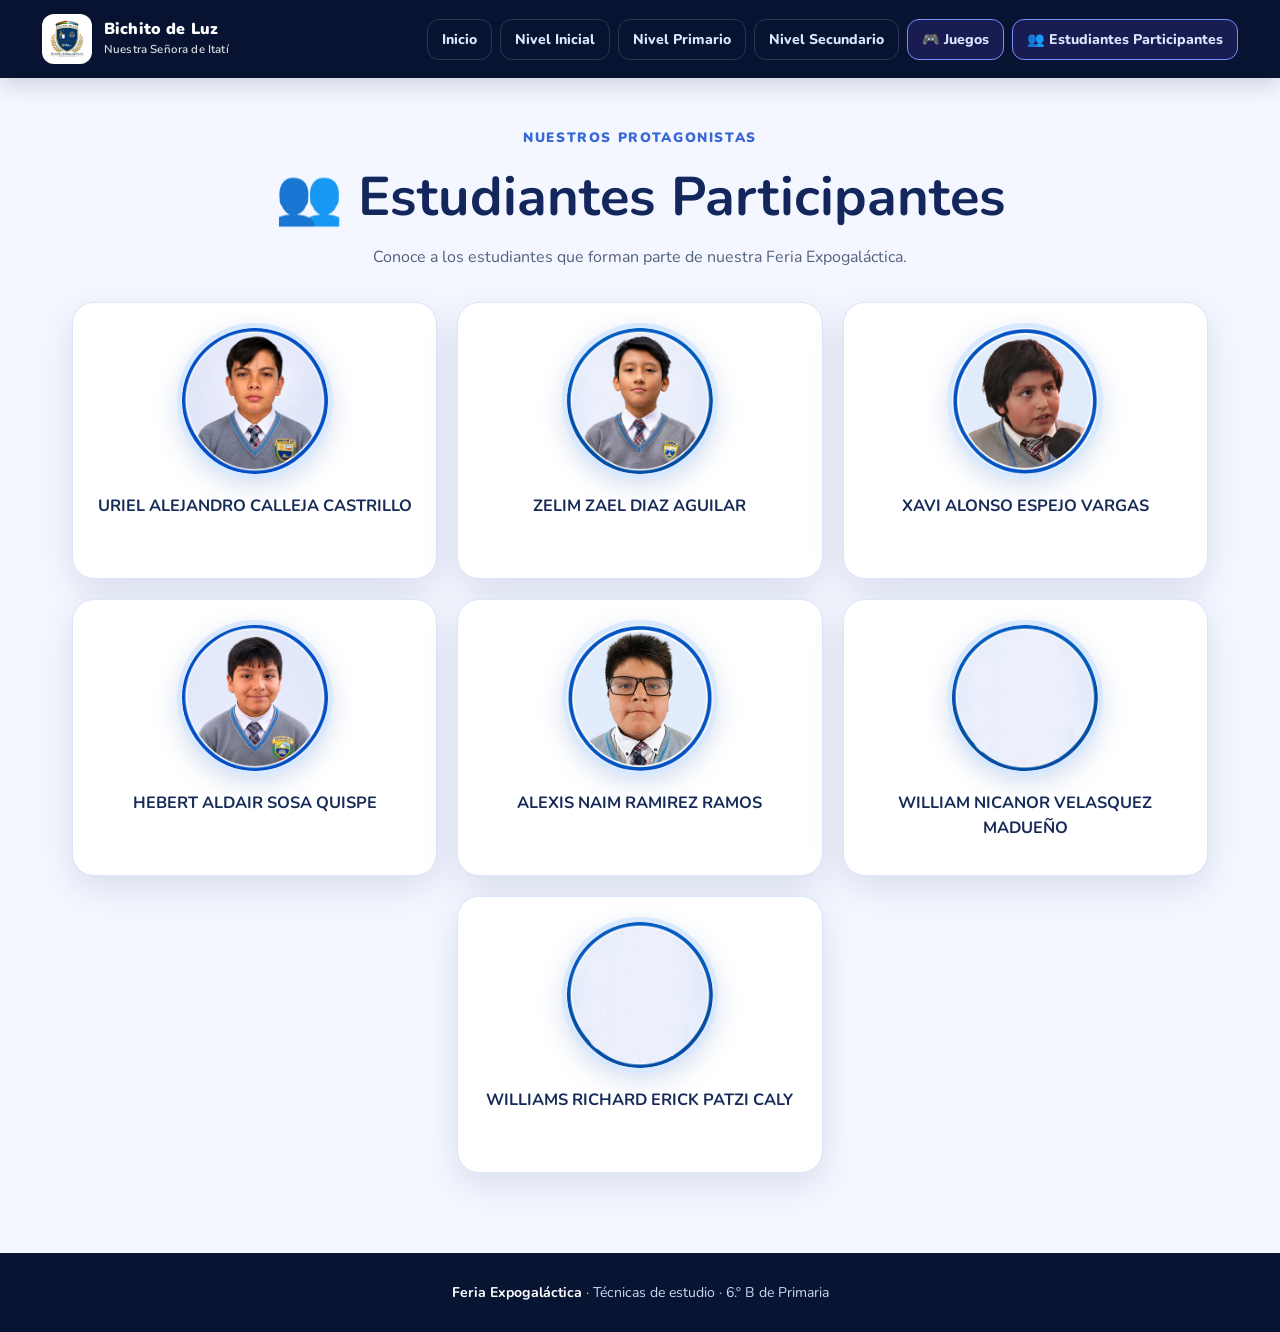
==== participantes.html @ 9cbed12c "Publicacion de Feria Expogalactica 6B" ====
<!DOCTYPE html>
<html lang="es"><head><meta charset="utf-8"/><meta content="width=device-width,initial-scale=1" name="viewport"/><meta content="#071331" name="theme-color"/><title>Estudiantes Participantes | Feria Expogaláctica</title><link href="styles.css" rel="stylesheet"/></head><body><header class="site-header"><div class="nav-shell"><a class="brand" href="index.html"><img alt="Escudo Nuestra Señora de Itatí" src="escudo_itati.png"/><span>Bichito de Luz<br/><small>Nuestra Señora de Itatí</small></span></a><nav aria-label="Navegación principal" class="nav-links"><a href="index.html">Inicio</a><a href="inicial.html">Nivel Inicial</a><a href="primaria.html">Nivel Primario</a><a href="secundaria.html">Nivel Secundario</a><a href="juegos.html">🎮 Juegos</a><a href="participantes.html">👥 Estudiantes Participantes</a></nav></div></header><main class="page-shell"><div class="page-head"><span class="section-kicker">Nuestros protagonistas</span><h1>👥 Estudiantes Participantes</h1><p>Conoce a los estudiantes que forman parte de nuestra Feria Expogaláctica.</p></div><div class="participant-grid"><article class="person-card"><div class="portrait" id="portrait-0"><img alt="Fotografía de referencia para estudiantes participantes" decoding="async" loading="lazy" src="uriel.png"/></div><h2>URIEL ALEJANDRO CALLEJA CASTRILLO</h2></article><article class="person-card"><div class="portrait" id="portrait-1"><img alt="Fotografía de referencia para estudiantes participantes" decoding="async" loading="lazy" src="Zelim.jpg"/></div><h2>ZELIM ZAEL DIAZ AGUILAR</h2></article><article class="person-card"><div class="portrait" id="portrait-2"><img alt="Fotografía de referencia para estudiantes participantes" decoding="async" loading="lazy" src="xavi.jpg"/></div><h2>XAVI ALONSO ESPEJO VARGAS</h2></article><article class="person-card"><div class="portrait" id="portrait-3"><img alt="Fotografía de referencia para estudiantes participantes" decoding="async" loading="lazy" src="sosa.png"/></div><h2>HEBERT ALDAIR SOSA QUISPE</h2></article><article class="person-card"><div class="portrait" id="portrait-4"><img alt="Fotografía de referencia para estudiantes participantes" decoding="async" loading="lazy" src="Alexis.jpg"/></div><h2>ALEXIS NAIM RAMIREZ RAMOS</h2></article><article class="person-card"><div class="portrait" id="portrait-5"><img alt="Fotografía de referencia para estudiantes participantes" decoding="async" loading="lazy" src="foto_participantes.jpg"/></div><h2>WILLIAM NICANOR VELASQUEZ MADUEÑO</h2></article><article class="person-card"><div class="portrait" id="portrait-6"><img alt="Fotografía de referencia para estudiantes participantes" decoding="async" loading="lazy" src="foto_participantes.jpg"/></div><h2>WILLIAMS RICHARD ERICK PATZI CALY
</h2></article></div></main><footer class="site-footer"><strong>Feria Expogaláctica</strong> · Técnicas de estudio · 6.º B de Primaria</footer><script defer="" src="site.js"></script></body></html>
---- styles.css ----
@import url('https://fonts.googleapis.com/css2?family=Nunito:wght@400;600;700;800;900&display=swap');
:root{--ink:#132344;--muted:#61718f;--navy:#071333;--blue:#347bff;--radius:24px}*{box-sizing:border-box}html{scroll-behavior:smooth}body{margin:0;font-family:Nunito,system-ui,-apple-system,Segoe UI,sans-serif;color:var(--ink);background:#f4f7ff}a{color:inherit}img{max-width:100%}.site-header{background:#071331;color:white;position:sticky;top:0;z-index:20;box-shadow:0 6px 22px #0713312b}.nav-shell{max-width:1240px;margin:auto;min-height:78px;padding:12px 22px;display:flex;align-items:center;justify-content:space-between;gap:24px}.brand{display:flex;align-items:center;gap:12px;text-decoration:none;font-weight:900;line-height:1.18;letter-spacing:.01em}.brand img{width:50px;height:50px;object-fit:contain;background:#fff;border-radius:12px;padding:4px}.brand span{max-width:250px}.nav-links{display:flex;align-items:center;flex-wrap:wrap;gap:8px}.nav-links a{text-decoration:none;font-size:.88rem;font-weight:800;padding:10px 14px;border:1px solid #ffffff24;border-radius:12px;color:#dbe8ff;transition:.2s}.nav-links a:hover,.nav-links a[aria-current=page]{background:#fff;color:#11224a}.hero{position:relative;overflow:hidden;background:radial-gradient(ellipse at 85% 20%,#3b29a4 0%,transparent 38%),radial-gradient(ellipse at 15% 80%,#085b9b 0%,transparent 45%),linear-gradient(120deg,#06122e,#14255d 55%,#090d2b);color:#fff}.hero:before{content:'';position:absolute;inset:0;background-image:radial-gradient(#fff9 1px,transparent 1.6px);background-size:37px 43px;opacity:.3;pointer-events:none}.hero-inner{max-width:1240px;margin:auto;position:relative;padding:86px 24px 100px;display:grid;grid-template-columns:1.3fr .7fr;align-items:center;gap:36px}.eyebrow{display:inline-flex;align-items:center;gap:8px;background:#ffffff1a;border:1px solid #ffffff3b;border-radius:30px;padding:8px 15px;font-size:.85rem;font-weight:800;letter-spacing:.07em;text-transform:uppercase}.hero h1{font-size:clamp(2.7rem,6vw,5.8rem);line-height:1.05;letter-spacing:-.05em;margin:22px 0}.hero h1 em{font-style:normal;color:#ffcf52}.hero p{font-size:clamp(1.05rem,2vw,1.3rem);color:#d5e5ff;max-width:650px;line-height:1.65}.hero-visual{position:relative;display:grid;place-items:center}.hero-visual img{width:min(100%,340px);max-height:300px;object-fit:contain;filter:drop-shadow(0 25px 45px #0005);border-radius:28px}.orbit{position:absolute;width:340px;height:340px;border:1px dashed #ffffff55;border-radius:50%;transform:rotate(-25deg);pointer-events:none}.section-wrap{max-width:1240px;margin:auto;padding:64px 24px 90px}.section-kicker{color:#3868d6;text-transform:uppercase;font-size:.85rem;font-weight:900;letter-spacing:.12em}.section-title{font-size:clamp(1.9rem,3vw,2.7rem);margin:10px 0 10px;letter-spacing:-.035em}.section-lead{color:var(--muted);font-size:1.05rem;margin:0 0 35px}.level-grid,.technique-grid{display:grid;grid-template-columns:repeat(3,minmax(0,1fr));gap:25px}.level-card,.technique-card{background:#fff;border:1px solid #e1e8f7;border-radius:var(--radius);overflow:hidden;box-shadow:0 12px 35px #183a7611;transition:transform .25s,box-shadow .25s}.level-card:hover,.technique-card:hover{transform:translateY(-7px);box-shadow:0 22px 50px #183a7625}.level-card{display:flex;flex-direction:column}.level-card .photo{height:240px;width:100%;object-fit:cover;display:block}.level-card .body{padding:27px;display:flex;flex:1;flex-direction:column}.level-card .number{font-size:.8rem;font-weight:900;letter-spacing:.12em;color:#6981b5}.level-card h3{font-size:1.75rem;margin:8px 0 10px}.level-card .sub{color:var(--muted);margin:0 0 24px}.btn{display:inline-flex;align-items:center;justify-content:space-between;gap:12px;align-self:stretch;text-decoration:none;color:white;background:linear-gradient(120deg,#347bff,#6844e8);font-weight:900;border-radius:14px;padding:15px 18px;margin-top:auto;box-shadow:0 8px 22px #3d65d73a}.level-card:nth-child(1) .btn{background:linear-gradient(120deg,#129b6c,#38b882)}.level-card:nth-child(3) .btn{background:linear-gradient(120deg,#8746df,#b14bd9)}.technique-card{display:flex;flex-direction:column}.technique-card img{order:-1;width:100%;height:225px;object-fit:cover;background:#e8ecf6}.technique-card .content{padding:25px;flex:1}.technique-card .count{font-size:.75rem;letter-spacing:.12em;color:#5176c4;font-weight:900}.technique-card h3{font-size:1.06rem;line-height:1.55;margin:12px 0 0;font-weight:800}.technique-card p{line-height:1.6;color:#536480;margin:14px 0 0}.level-hero .hero-inner{padding:60px 24px 75px}.level-hero h1{font-size:clamp(2.4rem,5vw,4.8rem)}.level-hero .hero-visual img{width:100%;max-height:280px;object-fit:cover;border:5px solid #ffffff55;box-shadow:0 22px 50px #0004}.level-hero.initial{background:linear-gradient(120deg,#052e38,#067e6b 70%,#17a67e)}.level-hero.primary{background:linear-gradient(120deg,#071a48,#1255a7 70%,#3d7cf4)}.level-hero.secondary{background:linear-gradient(120deg,#211043,#52258b 70%,#8449ca)}.site-footer{background:#081532;color:#cbd9f5;text-align:center;padding:30px 20px;font-size:.88rem}.site-footer strong{color:white}.back-link{display:inline-flex;margin-top:22px;padding:12px 18px;border:1px solid #ffffff66;border-radius:12px;color:white;text-decoration:none;font-weight:800}.decor-dot{width:11px;height:11px;display:inline-block;border-radius:50%;background:#ffc94d;box-shadow:0 0 0 5px #ffc94d22;margin-right:8px}a:focus-visible{outline:3px solid #ffce4a;outline-offset:4px}@media(max-width:900px){.nav-shell{align-items:flex-start;flex-direction:column;gap:12px}.nav-links{width:100%;overflow-x:auto;flex-wrap:nowrap;padding-bottom:4px}.nav-links a{white-space:nowrap}.hero-inner{grid-template-columns:1fr;gap:20px;padding:65px 24px}.hero-visual{display:none}.level-grid,.technique-grid{grid-template-columns:repeat(2,minmax(0,1fr))}}@media(max-width:600px){.nav-shell{padding:12px 16px}.brand{font-size:.9rem}.brand img{width:43px;height:43px}.hero-inner{padding:58px 20px 70px}.hero h1{font-size:2.7rem}.section-wrap{padding:45px 16px 65px}.level-grid,.technique-grid{grid-template-columns:1fr;gap:20px}.level-card .photo{height:215px}.technique-card img{height:210px}.level-card .body,.technique-card .content{padding:22px}.section-lead{margin-bottom:25px}}@media(prefers-reduced-motion:reduce){*,*:before,*:after{scroll-behavior:auto!important;transition:none!important}}


/* Mejoras responsivas, identidad del colegio y páginas interactivas */
.brand img{object-fit:contain;background:white;padding:3px;border-radius:12px}.brand small{font-size:.72rem;font-weight:600;opacity:.85}.nav-links{flex-wrap:wrap;justify-content:flex-end;gap:8px}.nav-links a{white-space:nowrap}.nav-links a[href="juegos.html"],.nav-links a[href="participantes.html"]{border:1px solid #7a8bff;background:rgba(104,69,221,.18)}
.hero-visual img{object-fit:contain;background:rgba(255,255,255,.94);padding:12px}.level-card .photo,.technique-card img{object-fit:cover;image-rendering:auto}.action-panel{display:flex;align-items:center;justify-content:space-between;gap:25px;padding:32px;border-radius:26px;background:linear-gradient(125deg,#11235a,#46259b);color:white;box-shadow:0 18px 45px #15164a29}.action-panel h2{font-size:clamp(1.4rem,3vw,2.2rem);margin:10px 0}.cta-buttons{display:flex;gap:12px;flex-wrap:wrap}.secondary-btn{background:#fff!important;color:#263075!important}
.page-shell{max-width:1180px;margin:auto;padding:48px 22px 80px}.page-head{text-align:center;margin-bottom:34px}.page-head h1{font-size:clamp(2rem,5vw,3.4rem);margin:12px 0;color:#13275d}.page-head p{max-width:680px;margin:0 auto;color:#52627d}.participant-grid,.game-grid{display:grid;grid-template-columns:repeat(3,minmax(0,1fr));gap:20px}.person-card,.game-card{background:white;border:1px solid #dbe5fa;border-radius:22px;padding:20px;box-shadow:0 12px 35px #1d3b7220;text-align:center;overflow:hidden}.person-card .portrait{width:140px;height:140px;margin:0 auto 15px;border-radius:50%;background:linear-gradient(135deg,#dce8ff,#f1e6ff);border:5px solid #e4ebff;display:grid;place-items:center;overflow:hidden;font-size:55px}.portrait img{width:100%;height:100%;object-fit:cover}.person-card h2{font-size:1.02rem;line-height:1.5;min-height:3.1em;color:#172b58}.photo-input{width:100%;font-size:.78rem;margin:10px 0}.person-card button,.game-controls button,.answer-btn,.game-card a{border:0;border-radius:12px;padding:12px 16px;background:#304de0;color:white;font-weight:750;cursor:pointer}.person-card .remove{background:#eef1fa;color:#31436d}.person-card .controls{display:flex;gap:7px;justify-content:center;flex-wrap:wrap}.help-note{padding:15px 18px;background:#eef4ff;border-radius:14px;color:#334568;margin:0 0 26px}.game-card{display:flex;flex-direction:column;align-items:center;gap:10px}.game-card .emoji{font-size:52px}.game-card h2{font-size:1.3rem;color:#192b62}.game-card p{color:#56647d;flex:1}.game-card a{text-decoration:none}.play-panel{background:#fff;border-radius:24px;box-shadow:0 15px 40px #203e7220;padding:25px;max-width:800px;margin:28px auto}.play-panel h2{margin-top:0}.memory-grid{display:grid;grid-template-columns:repeat(4,1fr);gap:12px}.memory-tile{min-height:94px;border:2px solid #d8ddff;border-radius:14px;background:#303c9c;color:#fff;font-size:36px;cursor:pointer}.memory-tile.revealed,.memory-tile.matched{background:#f1f6ff;color:#12255a}.memory-tile.matched{border-color:#29a67d}.answer-grid{display:grid;grid-template-columns:repeat(2,1fr);gap:12px}.answer-btn{background:#edf2ff;color:#1b3170;border:1px solid #cfdafa;text-align:left}.answer-btn:hover{background:#dbe5ff}.game-status{font-weight:700;color:#334b8c;margin:16px 0}.sequence-list{display:grid;gap:10px}.sequence-item{display:flex;align-items:center;justify-content:space-between;gap:12px;background:#eff3ff;border-radius:12px;padding:12px}.sequence-item button{padding:8px 12px;border:0;border-radius:8px;background:#394fd3;color:white;cursor:pointer}.game-controls{margin-top:16px}.hidden{display:none!important}
@media(max-width:950px){.participant-grid,.game-grid{grid-template-columns:repeat(2,minmax(0,1fr))}.nav-shell{flex-direction:column;align-items:center;gap:12px}.nav-links{justify-content:center}.action-panel{flex-direction:column;align-items:flex-start}}
@media(max-width:600px){.participant-grid,.game-grid{grid-template-columns:1fr}.page-shell{padding:30px 15px 55px}.person-card{padding:18px}.memory-grid{gap:6px}.memory-tile{min-height:66px;font-size:26px}.answer-grid{grid-template-columns:1fr}.nav-links{display:flex;flex-wrap:wrap;gap:5px}.nav-links a{font-size:.78rem;padding:8px}.action-panel{padding:22px}.hero-inner{gap:16px}.brand span{font-size:.94rem}}

/* Retratos publicados: imagen fija, sin formulario de carga */
.person-card .portrait{width:156px;height:156px;border-color:#d7e8ff;box-shadow:0 8px 24px #1447a52b}
.person-card .portrait img{display:block;width:100%;height:100%;object-fit:cover}
@media(max-width:600px){.person-card .portrait{width:140px;height:140px}}
/* Centrar la tarjeta del último estudiante */
@media (min-width: 901px) {
  .participant-grid > .person-card:last-child {
    grid-column: 2;
  }
}
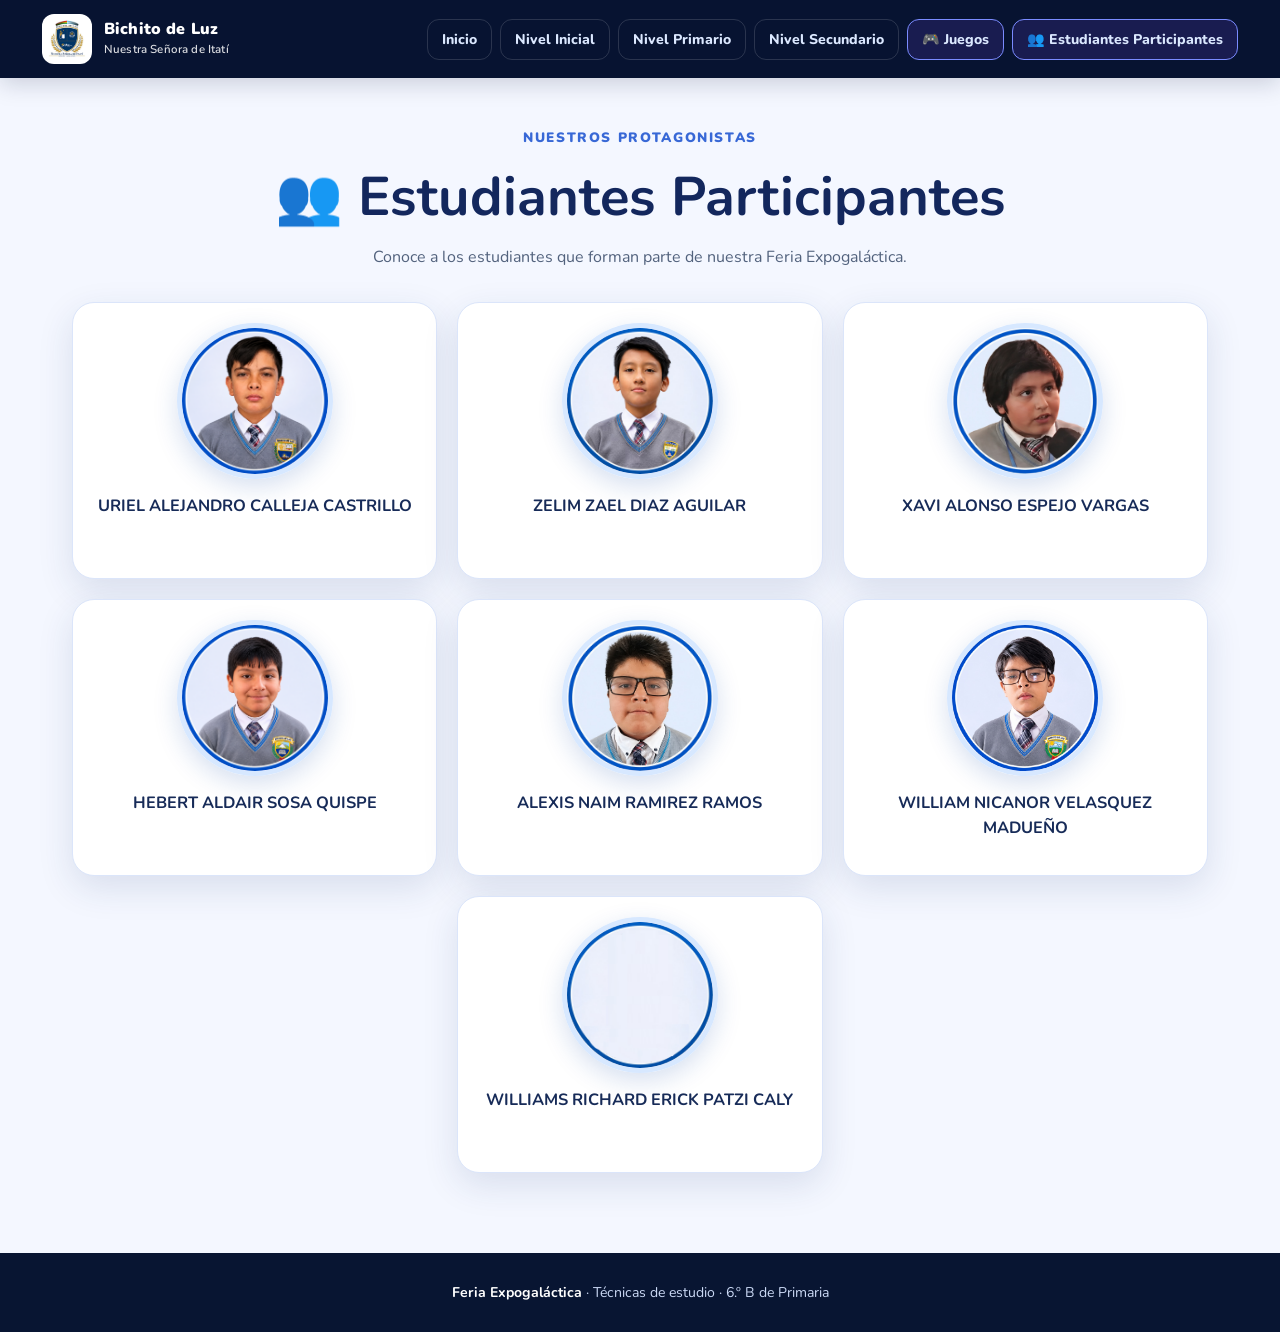
==== commit 9dded24e: "Actualizacion de fotografias y pagina web" ====
--- a/participantes.html
+++ b/participantes.html
@@ -1,3 +1,3 @@
 <!DOCTYPE html>
-<html lang="es"><head><meta charset="utf-8"/><meta content="width=device-width,initial-scale=1" name="viewport"/><meta content="#071331" name="theme-color"/><title>Estudiantes Participantes | Feria Expogaláctica</title><link href="styles.css" rel="stylesheet"/></head><body><header class="site-header"><div class="nav-shell"><a class="brand" href="index.html"><img alt="Escudo Nuestra Señora de Itatí" src="escudo_itati.png"/><span>Bichito de Luz<br/><small>Nuestra Señora de Itatí</small></span></a><nav aria-label="Navegación principal" class="nav-links"><a href="index.html">Inicio</a><a href="inicial.html">Nivel Inicial</a><a href="primaria.html">Nivel Primario</a><a href="secundaria.html">Nivel Secundario</a><a href="juegos.html">🎮 Juegos</a><a href="participantes.html">👥 Estudiantes Participantes</a></nav></div></header><main class="page-shell"><div class="page-head"><span class="section-kicker">Nuestros protagonistas</span><h1>👥 Estudiantes Participantes</h1><p>Conoce a los estudiantes que forman parte de nuestra Feria Expogaláctica.</p></div><div class="participant-grid"><article class="person-card"><div class="portrait" id="portrait-0"><img alt="Fotografía de referencia para estudiantes participantes" decoding="async" loading="lazy" src="uriel.png"/></div><h2>URIEL ALEJANDRO CALLEJA CASTRILLO</h2></article><article class="person-card"><div class="portrait" id="portrait-1"><img alt="Fotografía de referencia para estudiantes participantes" decoding="async" loading="lazy" src="Zelim.jpg"/></div><h2>ZELIM ZAEL DIAZ AGUILAR</h2></article><article class="person-card"><div class="portrait" id="portrait-2"><img alt="Fotografía de referencia para estudiantes participantes" decoding="async" loading="lazy" src="xavi.jpg"/></div><h2>XAVI ALONSO ESPEJO VARGAS</h2></article><article class="person-card"><div class="portrait" id="portrait-3"><img alt="Fotografía de referencia para estudiantes participantes" decoding="async" loading="lazy" src="sosa.png"/></div><h2>HEBERT ALDAIR SOSA QUISPE</h2></article><article class="person-card"><div class="portrait" id="portrait-4"><img alt="Fotografía de referencia para estudiantes participantes" decoding="async" loading="lazy" src="Alexis.jpg"/></div><h2>ALEXIS NAIM RAMIREZ RAMOS</h2></article><article class="person-card"><div class="portrait" id="portrait-5"><img alt="Fotografía de referencia para estudiantes participantes" decoding="async" loading="lazy" src="foto_participantes.jpg"/></div><h2>WILLIAM NICANOR VELASQUEZ MADUEÑO</h2></article><article class="person-card"><div class="portrait" id="portrait-6"><img alt="Fotografía de referencia para estudiantes participantes" decoding="async" loading="lazy" src="foto_participantes.jpg"/></div><h2>WILLIAMS RICHARD ERICK PATZI CALY
+<html lang="es"><head><meta charset="utf-8"/><meta content="width=device-width,initial-scale=1" name="viewport"/><meta content="#071331" name="theme-color"/><title>Estudiantes Participantes | Feria Expogaláctica</title><link href="styles.css" rel="stylesheet"/></head><body><header class="site-header"><div class="nav-shell"><a class="brand" href="index.html"><img alt="Escudo Nuestra Señora de Itatí" src="escudo_itati.png"/><span>Bichito de Luz<br/><small>Nuestra Señora de Itatí</small></span></a><nav aria-label="Navegación principal" class="nav-links"><a href="index.html">Inicio</a><a href="inicial.html">Nivel Inicial</a><a href="primaria.html">Nivel Primario</a><a href="secundaria.html">Nivel Secundario</a><a href="juegos.html">🎮 Juegos</a><a href="participantes.html">👥 Estudiantes Participantes</a></nav></div></header><main class="page-shell"><div class="page-head"><span class="section-kicker">Nuestros protagonistas</span><h1>👥 Estudiantes Participantes</h1><p>Conoce a los estudiantes que forman parte de nuestra Feria Expogaláctica.</p></div><div class="participant-grid"><article class="person-card"><div class="portrait" id="portrait-0"><img alt="Fotografía de referencia para estudiantes participantes" decoding="async" loading="lazy" src="uriel.png"/></div><h2>URIEL ALEJANDRO CALLEJA CASTRILLO</h2></article><article class="person-card"><div class="portrait" id="portrait-1"><img alt="Fotografía de referencia para estudiantes participantes" decoding="async" loading="lazy" src="Zelim.jpg"/></div><h2>ZELIM ZAEL DIAZ AGUILAR</h2></article><article class="person-card"><div class="portrait" id="portrait-2"><img alt="Fotografía de referencia para estudiantes participantes" decoding="async" loading="lazy" src="xavi.jpg"/></div><h2>XAVI ALONSO ESPEJO VARGAS</h2></article><article class="person-card"><div class="portrait" id="portrait-3"><img alt="Fotografía de referencia para estudiantes participantes" decoding="async" loading="lazy" src="sosa.png"/></div><h2>HEBERT ALDAIR SOSA QUISPE</h2></article><article class="person-card"><div class="portrait" id="portrait-4"><img alt="Fotografía de referencia para estudiantes participantes" decoding="async" loading="lazy" src="Alexis.jpg"/></div><h2>ALEXIS NAIM RAMIREZ RAMOS</h2></article><article class="person-card"><div class="portrait" id="portrait-5"><img alt="Fotografía de referencia para estudiantes participantes" decoding="async" loading="lazy" src="nikanor.jpg"/></div><h2>WILLIAM NICANOR VELASQUEZ MADUEÑO</h2></article><article class="person-card"><div class="portrait" id="portrait-6"><img alt="Fotografía de referencia para estudiantes participantes" decoding="async" loading="lazy" src="foto_participantes.jpg"/></div><h2>WILLIAMS RICHARD ERICK PATZI CALY
 </h2></article></div></main><footer class="site-footer"><strong>Feria Expogaláctica</strong> · Técnicas de estudio · 6.º B de Primaria</footer><script defer="" src="site.js"></script></body></html>
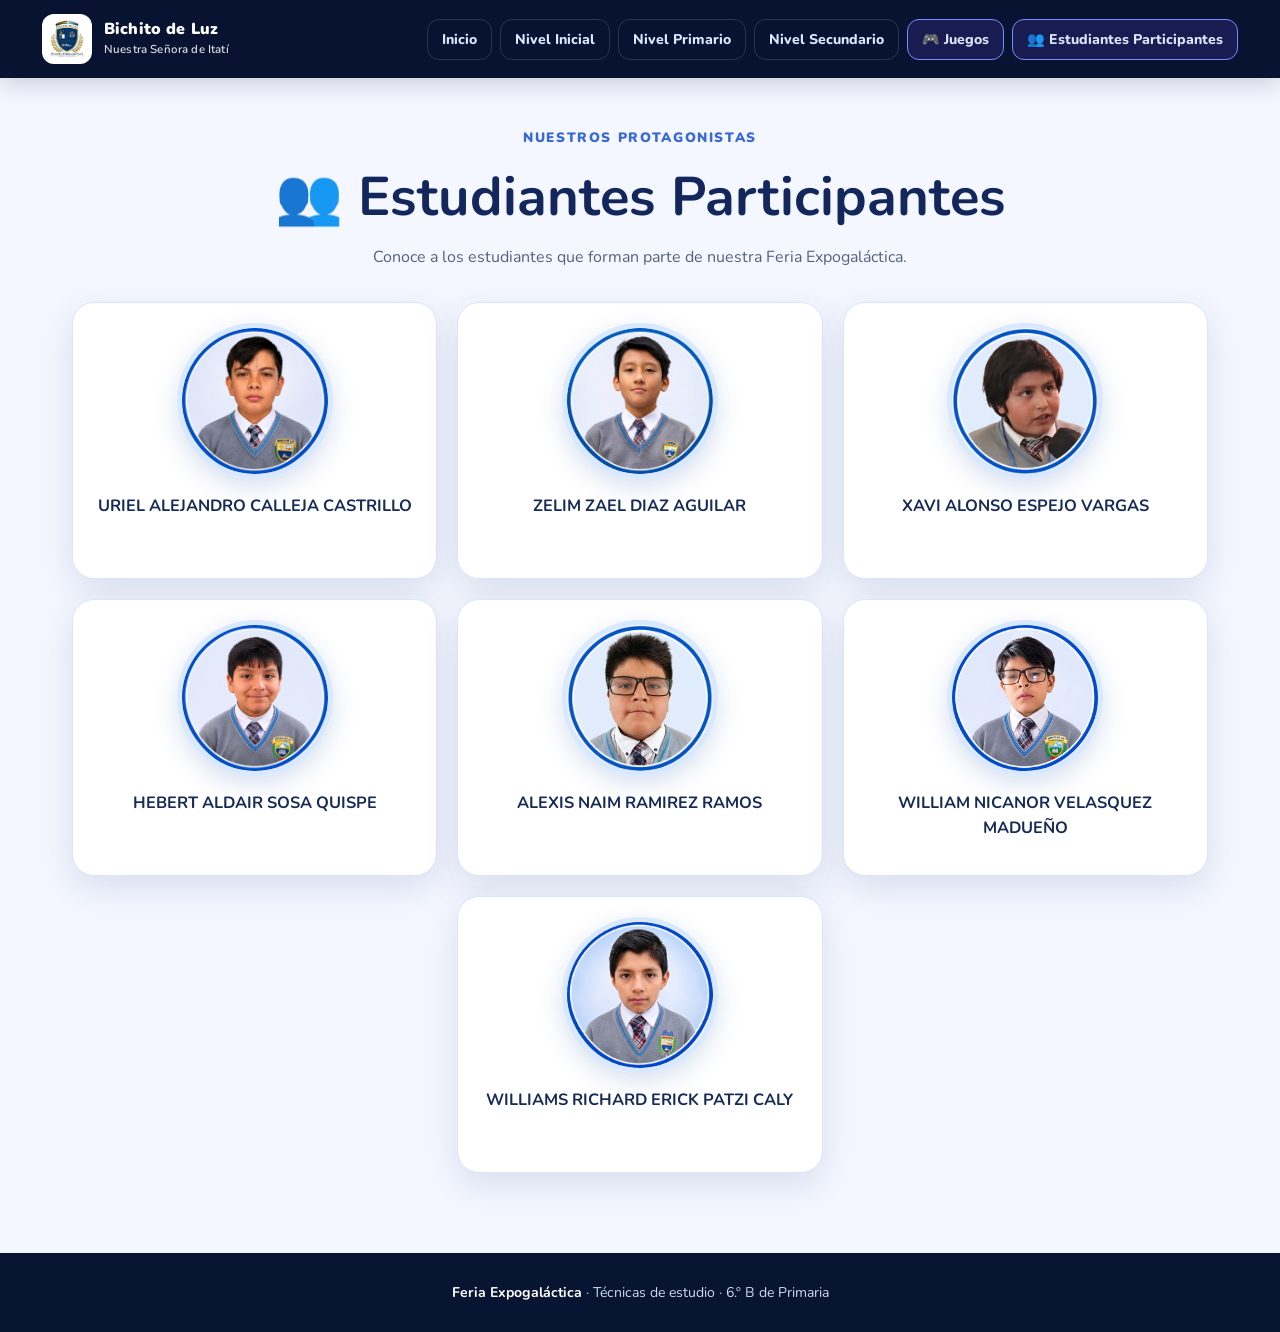
==== commit 0c5e43e3: "Actualizar fotografia de Williams en participantes" ====
--- a/participantes.html
+++ b/participantes.html
@@ -1,3 +1,3 @@
 <!DOCTYPE html>
-<html lang="es"><head><meta charset="utf-8"/><meta content="width=device-width,initial-scale=1" name="viewport"/><meta content="#071331" name="theme-color"/><title>Estudiantes Participantes | Feria Expogaláctica</title><link href="styles.css" rel="stylesheet"/></head><body><header class="site-header"><div class="nav-shell"><a class="brand" href="index.html"><img alt="Escudo Nuestra Señora de Itatí" src="escudo_itati.png"/><span>Bichito de Luz<br/><small>Nuestra Señora de Itatí</small></span></a><nav aria-label="Navegación principal" class="nav-links"><a href="index.html">Inicio</a><a href="inicial.html">Nivel Inicial</a><a href="primaria.html">Nivel Primario</a><a href="secundaria.html">Nivel Secundario</a><a href="juegos.html">🎮 Juegos</a><a href="participantes.html">👥 Estudiantes Participantes</a></nav></div></header><main class="page-shell"><div class="page-head"><span class="section-kicker">Nuestros protagonistas</span><h1>👥 Estudiantes Participantes</h1><p>Conoce a los estudiantes que forman parte de nuestra Feria Expogaláctica.</p></div><div class="participant-grid"><article class="person-card"><div class="portrait" id="portrait-0"><img alt="Fotografía de referencia para estudiantes participantes" decoding="async" loading="lazy" src="uriel.png"/></div><h2>URIEL ALEJANDRO CALLEJA CASTRILLO</h2></article><article class="person-card"><div class="portrait" id="portrait-1"><img alt="Fotografía de referencia para estudiantes participantes" decoding="async" loading="lazy" src="Zelim.jpg"/></div><h2>ZELIM ZAEL DIAZ AGUILAR</h2></article><article class="person-card"><div class="portrait" id="portrait-2"><img alt="Fotografía de referencia para estudiantes participantes" decoding="async" loading="lazy" src="xavi.jpg"/></div><h2>XAVI ALONSO ESPEJO VARGAS</h2></article><article class="person-card"><div class="portrait" id="portrait-3"><img alt="Fotografía de referencia para estudiantes participantes" decoding="async" loading="lazy" src="sosa.png"/></div><h2>HEBERT ALDAIR SOSA QUISPE</h2></article><article class="person-card"><div class="portrait" id="portrait-4"><img alt="Fotografía de referencia para estudiantes participantes" decoding="async" loading="lazy" src="Alexis.jpg"/></div><h2>ALEXIS NAIM RAMIREZ RAMOS</h2></article><article class="person-card"><div class="portrait" id="portrait-5"><img alt="Fotografía de referencia para estudiantes participantes" decoding="async" loading="lazy" src="nikanor.jpg"/></div><h2>WILLIAM NICANOR VELASQUEZ MADUEÑO</h2></article><article class="person-card"><div class="portrait" id="portrait-6"><img alt="Fotografía de referencia para estudiantes participantes" decoding="async" loading="lazy" src="foto_participantes.jpg"/></div><h2>WILLIAMS RICHARD ERICK PATZI CALY
+<html lang="es"><head><meta charset="utf-8"/><meta content="width=device-width,initial-scale=1" name="viewport"/><meta content="#071331" name="theme-color"/><title>Estudiantes Participantes | Feria Expogaláctica</title><link href="styles.css" rel="stylesheet"/></head><body><header class="site-header"><div class="nav-shell"><a class="brand" href="index.html"><img alt="Escudo Nuestra Señora de Itatí" src="escudo_itati.png"/><span>Bichito de Luz<br/><small>Nuestra Señora de Itatí</small></span></a><nav aria-label="Navegación principal" class="nav-links"><a href="index.html">Inicio</a><a href="inicial.html">Nivel Inicial</a><a href="primaria.html">Nivel Primario</a><a href="secundaria.html">Nivel Secundario</a><a href="juegos.html">🎮 Juegos</a><a href="participantes.html">👥 Estudiantes Participantes</a></nav></div></header><main class="page-shell"><div class="page-head"><span class="section-kicker">Nuestros protagonistas</span><h1>👥 Estudiantes Participantes</h1><p>Conoce a los estudiantes que forman parte de nuestra Feria Expogaláctica.</p></div><div class="participant-grid"><article class="person-card"><div class="portrait" id="portrait-0"><img alt="Fotografía de referencia para estudiantes participantes" decoding="async" loading="lazy" src="uriel.png"/></div><h2>URIEL ALEJANDRO CALLEJA CASTRILLO</h2></article><article class="person-card"><div class="portrait" id="portrait-1"><img alt="Fotografía de referencia para estudiantes participantes" decoding="async" loading="lazy" src="Zelim.jpg"/></div><h2>ZELIM ZAEL DIAZ AGUILAR</h2></article><article class="person-card"><div class="portrait" id="portrait-2"><img alt="Fotografía de referencia para estudiantes participantes" decoding="async" loading="lazy" src="xavi.jpg"/></div><h2>XAVI ALONSO ESPEJO VARGAS</h2></article><article class="person-card"><div class="portrait" id="portrait-3"><img alt="Fotografía de referencia para estudiantes participantes" decoding="async" loading="lazy" src="sosa.png"/></div><h2>HEBERT ALDAIR SOSA QUISPE</h2></article><article class="person-card"><div class="portrait" id="portrait-4"><img alt="Fotografía de referencia para estudiantes participantes" decoding="async" loading="lazy" src="Alexis.jpg"/></div><h2>ALEXIS NAIM RAMIREZ RAMOS</h2></article><article class="person-card"><div class="portrait" id="portrait-5"><img alt="Fotografía de referencia para estudiantes participantes" decoding="async" loading="lazy" src="nikanor.jpg"/></div><h2>WILLIAM NICANOR VELASQUEZ MADUEÑO</h2></article><article class="person-card"><div class="portrait" id="portrait-6"><img alt="Fotografía de referencia para estudiantes participantes" decoding="async" loading="lazy" src="williams.jpg"/></div><h2>WILLIAMS RICHARD ERICK PATZI CALY
 </h2></article></div></main><footer class="site-footer"><strong>Feria Expogaláctica</strong> · Técnicas de estudio · 6.º B de Primaria</footer><script defer="" src="site.js"></script></body></html>
